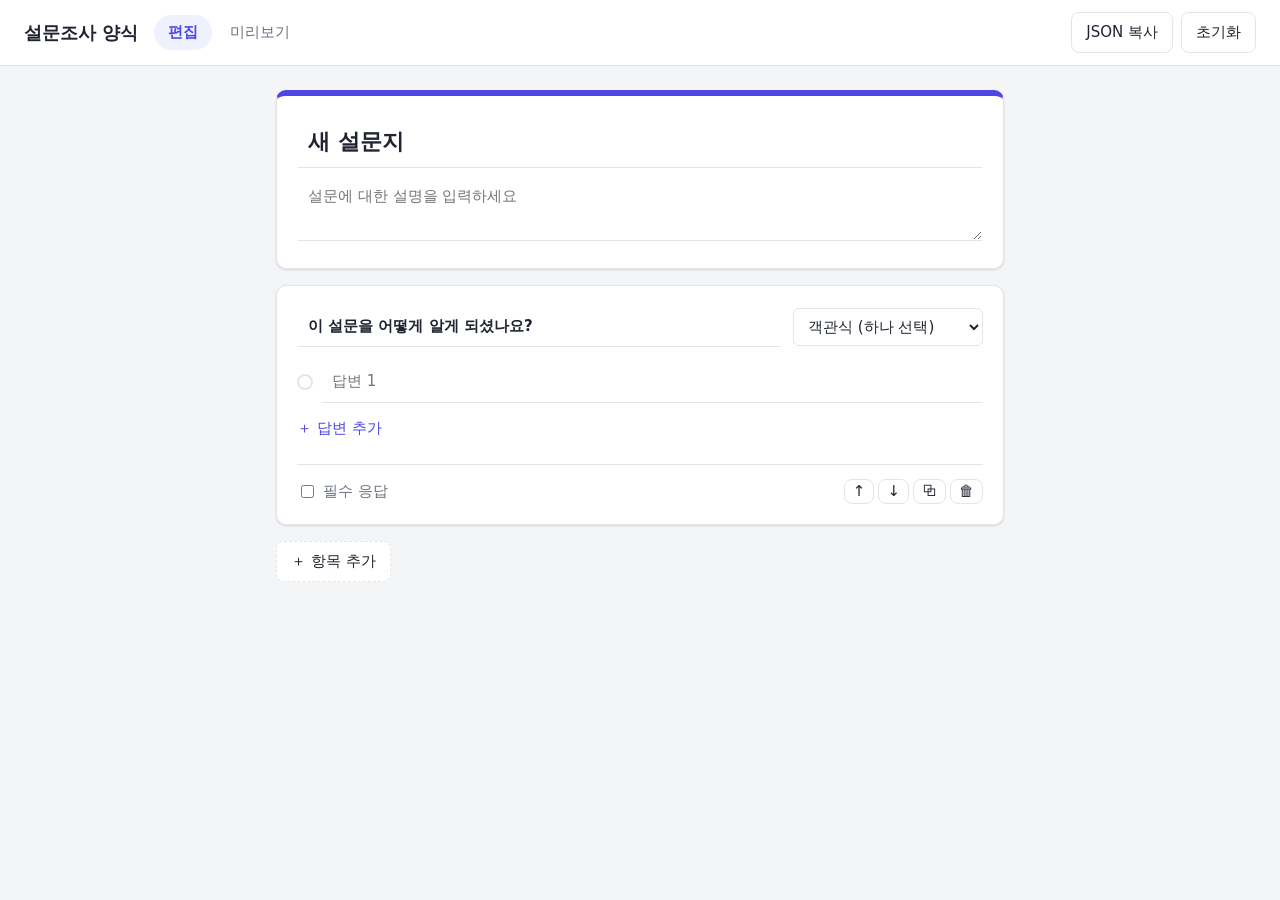
==== index.html @ 5aaa5ef2 "설문조사 양식 편집 페이지 추가 항목(질문)과 답변(보기)을 추가·수정·삭제할 수 있는 정적 단일 페이지 앱.  - 답변 유형 5종 지원: 단답형, 장문형, 객관식, 체크박스, 드" ====
<!DOCTYPE html>
<html lang="ko">
<head>
  <meta charset="UTF-8" />
  <meta name="viewport" content="width=device-width, initial-scale=1.0" />
  <title>설문조사 양식 만들기</title>
  <link rel="stylesheet" href="assets/styles.css" />
</head>
<body>
  <header class="topbar">
    <h1 class="topbar__brand">설문조사 양식</h1>
    <nav class="tabs" role="tablist">
      <button class="tab is-active" role="tab" data-tab="edit" aria-selected="true">편집</button>
      <button class="tab" role="tab" data-tab="preview" aria-selected="false">미리보기</button>
    </nav>
    <div class="topbar__actions">
      <button class="btn btn--ghost" data-action="export">JSON 복사</button>
      <button class="btn btn--ghost" data-action="reset">초기화</button>
    </div>
  </header>

  <main class="page">
    <!-- ── 편집 화면 ───────────────────────────────────────────── -->
    <section id="panel-edit" class="panel">
      <div class="card card--head">
        <input
          id="survey-title"
          class="input input--title"
          type="text"
          placeholder="설문지 제목"
          aria-label="설문지 제목"
        />
        <textarea
          id="survey-description"
          class="input input--desc"
          rows="2"
          placeholder="설문에 대한 설명을 입력하세요"
          aria-label="설문지 설명"
        ></textarea>
      </div>

      <div id="question-list" class="question-list"></div>

      <button class="btn btn--add" data-action="add-question">＋ 항목 추가</button>
    </section>

    <!-- ── 미리보기 / 응답 화면 ─────────────────────────────────── -->
    <section id="panel-preview" class="panel is-hidden">
      <form id="survey-form" class="card" novalidate>
        <h2 id="preview-title" class="preview__title">설문지 제목</h2>
        <p id="preview-description" class="preview__desc"></p>
        <div id="preview-questions"></div>
        <button class="btn btn--primary" type="submit">제출하기</button>
      </form>

      <div id="answer-sheet" class="card is-hidden">
        <h2 class="preview__title">응답 결과</h2>
        <dl id="answer-list" class="answer-list"></dl>
        <button class="btn btn--ghost" data-action="answer-again">다시 응답하기</button>
      </div>
    </section>
  </main>

  <!-- 항목 편집기 템플릿 -->
  <template id="tpl-question">
    <article class="card question" data-question-id="">
      <div class="question__row">
        <input
          class="input input--label"
          type="text"
          data-field="label"
          placeholder="질문을 입력하세요"
          aria-label="질문"
        />
        <select class="input input--type" data-field="type" aria-label="답변 유형">
          <option value="short">단답형</option>
          <option value="long">장문형</option>
          <option value="radio">객관식 (하나 선택)</option>
          <option value="checkbox">체크박스 (복수 선택)</option>
          <option value="select">드롭다운</option>
        </select>
      </div>

      <div class="option-list" data-role="options"></div>
      <button class="btn btn--link" data-action="add-option" type="button">＋ 답변 추가</button>

      <footer class="question__foot">
        <label class="switch">
          <input type="checkbox" data-field="required" />
          <span>필수 응답</span>
        </label>
        <div class="question__tools">
          <button class="btn btn--icon" data-action="move-up" type="button" title="위로" aria-label="위로 이동">↑</button>
          <button class="btn btn--icon" data-action="move-down" type="button" title="아래로" aria-label="아래로 이동">↓</button>
          <button class="btn btn--icon" data-action="duplicate" type="button" title="복제" aria-label="항목 복제">⧉</button>
          <button class="btn btn--icon btn--danger" data-action="remove-question" type="button" title="삭제" aria-label="항목 삭제">🗑</button>
        </div>
      </footer>
    </article>
  </template>

  <!-- 답변(보기) 한 줄 템플릿 -->
  <template id="tpl-option">
    <div class="option" data-option-id="">
      <span class="option__marker" data-role="marker"></span>
      <input class="input input--option" type="text" data-field="text" placeholder="답변 항목" aria-label="답변 항목" />
      <button class="btn btn--icon" data-action="remove-option" type="button" title="답변 삭제" aria-label="답변 삭제">✕</button>
    </div>
  </template>

  <div id="toast" class="toast" role="status" aria-live="polite"></div>

  <script src="assets/app.js"></script>
</body>
</html>
---- assets/styles.css ----
:root {
  --bg: #f4f5f7;
  --surface: #ffffff;
  --border: #e2e5ea;
  --text: #1f2430;
  --muted: #6b7280;
  --accent: #4f46e5;
  --accent-soft: #eef2ff;
  --danger: #dc2626;
  --radius: 10px;
  --shadow: 0 1px 2px rgba(16, 24, 40, .06), 0 1px 3px rgba(16, 24, 40, .08);
}

* { box-sizing: border-box; }

body {
  margin: 0;
  background: var(--bg);
  color: var(--text);
  font-family: "Pretendard", "Apple SD Gothic Neo", "Malgun Gothic", system-ui, -apple-system, sans-serif;
  font-size: 15px;
  line-height: 1.55;
}

/* ── 상단 바 ─────────────────────────────────────────────── */
.topbar {
  display: flex;
  align-items: center;
  gap: 16px;
  flex-wrap: wrap;
  padding: 12px 24px;
  background: var(--surface);
  border-bottom: 1px solid var(--border);
  position: sticky;
  top: 0;
  z-index: 10;
}

.topbar__brand { font-size: 18px; margin: 0; }
.topbar__actions { margin-left: auto; display: flex; gap: 8px; }

.tabs { display: flex; gap: 4px; }

.tab {
  border: 0;
  background: transparent;
  padding: 6px 14px;
  border-radius: 999px;
  font: inherit;
  color: var(--muted);
  cursor: pointer;
}

.tab.is-active { background: var(--accent-soft); color: var(--accent); font-weight: 600; }

/* ── 레이아웃 ────────────────────────────────────────────── */
.page { max-width: 760px; margin: 0 auto; padding: 24px 16px 80px; }
.panel { display: flex; flex-direction: column; gap: 16px; }
.is-hidden { display: none !important; }

.card {
  background: var(--surface);
  border: 1px solid var(--border);
  border-radius: var(--radius);
  box-shadow: var(--shadow);
  padding: 20px;
}

.card--head { border-top: 6px solid var(--accent); }

/* ── 입력 ────────────────────────────────────────────────── */
.input {
  width: 100%;
  padding: 8px 10px;
  border: 1px solid transparent;
  border-bottom: 1px solid var(--border);
  border-radius: 6px 6px 0 0;
  background: transparent;
  font: inherit;
  color: inherit;
}

.input:focus { outline: none; border-bottom-color: var(--accent); background: var(--accent-soft); }
.input--title { font-size: 22px; font-weight: 700; }
.input--desc { resize: vertical; margin-top: 8px; }
.input--label { flex: 1 1 240px; font-weight: 600; }
.input--type { flex: 0 0 190px; border: 1px solid var(--border); border-radius: 6px; background: var(--surface); }
.input--option { flex: 1; }

/* ── 항목 카드 ───────────────────────────────────────────── */
.question-list { display: flex; flex-direction: column; gap: 16px; }
.question__row { display: flex; gap: 12px; flex-wrap: wrap; align-items: center; }

.option-list { display: flex; flex-direction: column; gap: 6px; margin-top: 14px; }
.option { display: flex; align-items: center; gap: 8px; }

.option__marker {
  flex: 0 0 16px;
  height: 16px;
  border: 2px solid var(--border);
  display: inline-block;
}

.option__marker--radio { border-radius: 50%; }
.option__marker--checkbox { border-radius: 4px; }
.option__marker--select { border: 0; height: auto; flex-basis: auto; color: var(--muted); font-size: 13px; }

.question__foot {
  display: flex;
  align-items: center;
  gap: 12px;
  margin-top: 18px;
  padding-top: 14px;
  border-top: 1px solid var(--border);
}

.question__tools { margin-left: auto; display: flex; gap: 4px; }
.switch { display: flex; align-items: center; gap: 6px; color: var(--muted); cursor: pointer; }

.empty {
  text-align: center;
  color: var(--muted);
  padding: 32px 16px;
  border: 1px dashed var(--border);
  border-radius: var(--radius);
}

/* ── 버튼 ────────────────────────────────────────────────── */
.btn {
  font: inherit;
  cursor: pointer;
  border-radius: 8px;
  border: 1px solid var(--border);
  background: var(--surface);
  padding: 8px 14px;
  color: var(--text);
}

.btn:hover { border-color: var(--accent); color: var(--accent); }
.btn--primary { background: var(--accent); border-color: var(--accent); color: #fff; }
.btn--primary:hover { filter: brightness(1.08); color: #fff; }
.btn--ghost { background: transparent; }
.btn--add { align-self: flex-start; border-style: dashed; }
.btn--link { border: 0; background: transparent; color: var(--accent); padding: 6px 0; margin-top: 8px; }
.btn--icon { padding: 4px 8px; line-height: 1; }
.btn--danger:hover { border-color: var(--danger); color: var(--danger); }

/* ── 미리보기 ────────────────────────────────────────────── */
.preview__title { margin: 0 0 4px; font-size: 22px; }
.preview__desc { margin: 0 0 20px; color: var(--muted); white-space: pre-wrap; }

.field { padding: 16px 0; border-top: 1px solid var(--border); }
.field:first-child { border-top: 0; padding-top: 0; }
.field__label { display: block; font-weight: 600; margin-bottom: 10px; }
.field__required { color: var(--danger); margin-left: 4px; }

.field__control {
  width: 100%;
  padding: 8px 10px;
  border: 1px solid var(--border);
  border-radius: 6px;
  font: inherit;
  background: var(--surface);
  color: inherit;
}

.choice { display: flex; align-items: center; gap: 8px; padding: 4px 0; }
.choice input { width: 16px; height: 16px; accent-color: var(--accent); }
.field__error { color: var(--danger); font-size: 13px; margin-top: 6px; }

.answer-list { margin: 0; }
.answer-list dt { font-weight: 600; margin-top: 14px; }
.answer-list dd { margin: 4px 0 0; color: var(--muted); white-space: pre-wrap; }

#survey-form .btn--primary { margin-top: 24px; }
#answer-sheet .btn { margin-top: 20px; }

/* ── 토스트 ──────────────────────────────────────────────── */
.toast {
  position: fixed;
  left: 50%;
  bottom: 28px;
  transform: translate(-50%, 20px);
  background: #1f2430;
  color: #fff;
  padding: 10px 18px;
  border-radius: 999px;
  opacity: 0;
  pointer-events: none;
  transition: opacity .2s, transform .2s;
}

.toast.is-visible { opacity: 1; transform: translate(-50%, 0); }

@media (max-width: 560px) {
  .topbar { padding: 12px 16px; }
  .topbar__actions { width: 100%; margin-left: 0; }
  .input--type { flex-basis: 100%; }
}
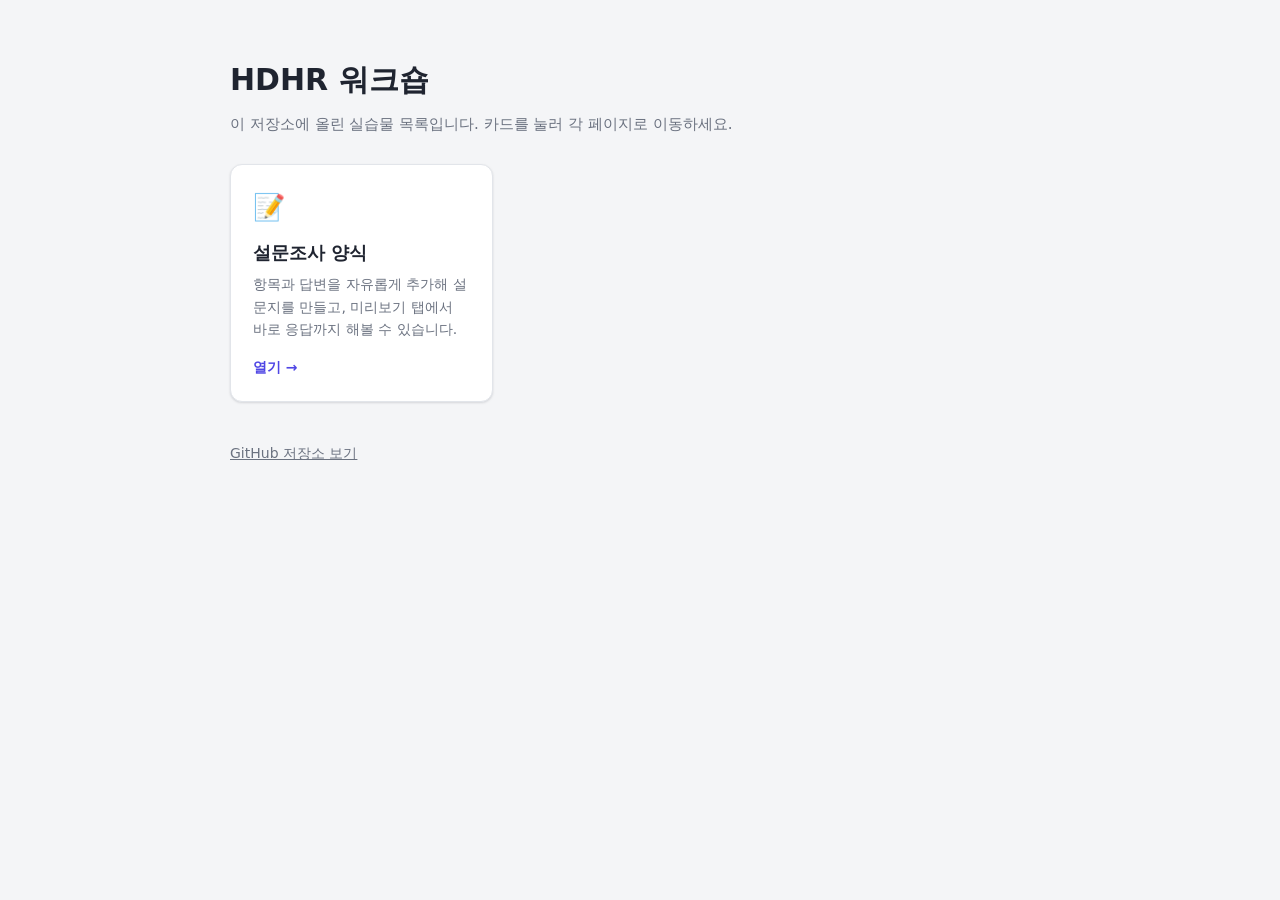
==== commit 91f03016: "설문 페이지를 survey/ 로 옮기고 실습물 목록 페이지 추가 GitHub Pages 는 저장소당 사이트 하나만 게시하므로, 실습물마다 폴더를 나누어 하나의 사이트 아래 여러 페" ====
--- a/index.html
+++ b/index.html
@@ -3,113 +3,32 @@
 <head>
   <meta charset="UTF-8" />
   <meta name="viewport" content="width=device-width, initial-scale=1.0" />
-  <title>설문조사 양식 만들기</title>
-  <link rel="stylesheet" href="assets/styles.css" />
+  <title>HDHR 워크숍</title>
+  <link rel="stylesheet" href="assets/home.css" />
 </head>
 <body>
-  <header class="topbar">
-    <h1 class="topbar__brand">설문조사 양식</h1>
-    <nav class="tabs" role="tablist">
-      <button class="tab is-active" role="tab" data-tab="edit" aria-selected="true">편집</button>
-      <button class="tab" role="tab" data-tab="preview" aria-selected="false">미리보기</button>
-    </nav>
-    <div class="topbar__actions">
-      <button class="btn btn--ghost" data-action="export">JSON 복사</button>
-      <button class="btn btn--ghost" data-action="reset">초기화</button>
-    </div>
+  <header class="hero">
+    <h1 class="hero__title">HDHR 워크숍</h1>
+    <p class="hero__desc">이 저장소에 올린 실습물 목록입니다. 카드를 눌러 각 페이지로 이동하세요.</p>
   </header>
 
-  <main class="page">
-    <!-- ── 편집 화면 ───────────────────────────────────────────── -->
-    <section id="panel-edit" class="panel">
-      <div class="card card--head">
-        <input
-          id="survey-title"
-          class="input input--title"
-          type="text"
-          placeholder="설문지 제목"
-          aria-label="설문지 제목"
-        />
-        <textarea
-          id="survey-description"
-          class="input input--desc"
-          rows="2"
-          placeholder="설문에 대한 설명을 입력하세요"
-          aria-label="설문지 설명"
-        ></textarea>
-      </div>
-
-      <div id="question-list" class="question-list"></div>
-
-      <button class="btn btn--add" data-action="add-question">＋ 항목 추가</button>
-    </section>
-
-    <!-- ── 미리보기 / 응답 화면 ─────────────────────────────────── -->
-    <section id="panel-preview" class="panel is-hidden">
-      <form id="survey-form" class="card" novalidate>
-        <h2 id="preview-title" class="preview__title">설문지 제목</h2>
-        <p id="preview-description" class="preview__desc"></p>
-        <div id="preview-questions"></div>
-        <button class="btn btn--primary" type="submit">제출하기</button>
-      </form>
-
-      <div id="answer-sheet" class="card is-hidden">
-        <h2 class="preview__title">응답 결과</h2>
-        <dl id="answer-list" class="answer-list"></dl>
-        <button class="btn btn--ghost" data-action="answer-again">다시 응답하기</button>
-      </div>
-    </section>
+  <main class="grid">
+    <!--
+      새 실습물을 추가할 때:
+      1) 저장소 루트에 폴더를 하나 만들고 그 안에 index.html 을 둡니다. (예: timesheet/index.html)
+      2) 아래 <a class="card"> 블록을 복사해 href 와 문구만 바꿉니다.
+      3) 커밋 후 푸시하면 https://chaejwan.github.io/HDHR_CJW/폴더이름/ 으로 열립니다.
+    -->
+    <a class="card" href="survey/">
+      <span class="card__icon" aria-hidden="true">📝</span>
+      <h2 class="card__title">설문조사 양식</h2>
+      <p class="card__desc">항목과 답변을 자유롭게 추가해 설문지를 만들고, 미리보기 탭에서 바로 응답까지 해볼 수 있습니다.</p>
+      <span class="card__go">열기 →</span>
+    </a>
   </main>
 
-  <!-- 항목 편집기 템플릿 -->
-  <template id="tpl-question">
-    <article class="card question" data-question-id="">
-      <div class="question__row">
-        <input
-          class="input input--label"
-          type="text"
-          data-field="label"
-          placeholder="질문을 입력하세요"
-          aria-label="질문"
-        />
-        <select class="input input--type" data-field="type" aria-label="답변 유형">
-          <option value="short">단답형</option>
-          <option value="long">장문형</option>
-          <option value="radio">객관식 (하나 선택)</option>
-          <option value="checkbox">체크박스 (복수 선택)</option>
-          <option value="select">드롭다운</option>
-        </select>
-      </div>
-
-      <div class="option-list" data-role="options"></div>
-      <button class="btn btn--link" data-action="add-option" type="button">＋ 답변 추가</button>
-
-      <footer class="question__foot">
-        <label class="switch">
-          <input type="checkbox" data-field="required" />
-          <span>필수 응답</span>
-        </label>
-        <div class="question__tools">
-          <button class="btn btn--icon" data-action="move-up" type="button" title="위로" aria-label="위로 이동">↑</button>
-          <button class="btn btn--icon" data-action="move-down" type="button" title="아래로" aria-label="아래로 이동">↓</button>
-          <button class="btn btn--icon" data-action="duplicate" type="button" title="복제" aria-label="항목 복제">⧉</button>
-          <button class="btn btn--icon btn--danger" data-action="remove-question" type="button" title="삭제" aria-label="항목 삭제">🗑</button>
-        </div>
-      </footer>
-    </article>
-  </template>
-
-  <!-- 답변(보기) 한 줄 템플릿 -->
-  <template id="tpl-option">
-    <div class="option" data-option-id="">
-      <span class="option__marker" data-role="marker"></span>
-      <input class="input input--option" type="text" data-field="text" placeholder="답변 항목" aria-label="답변 항목" />
-      <button class="btn btn--icon" data-action="remove-option" type="button" title="답변 삭제" aria-label="답변 삭제">✕</button>
-    </div>
-  </template>
-
-  <div id="toast" class="toast" role="status" aria-live="polite"></div>
-
-  <script src="assets/app.js"></script>
+  <footer class="foot">
+    <a href="https://github.com/chaejwan/HDHR_CJW">GitHub 저장소 보기</a>
+  </footer>
 </body>
 </html>
--- a/assets/home.css
+++ b/assets/home.css
@@ -0,0 +1,72 @@
+:root {
+  --bg: #f4f5f7;
+  --surface: #ffffff;
+  --border: #e2e5ea;
+  --text: #1f2430;
+  --muted: #6b7280;
+  --accent: #4f46e5;
+  --radius: 12px;
+  --shadow: 0 1px 2px rgba(16, 24, 40, .06), 0 1px 3px rgba(16, 24, 40, .08);
+}
+
+* { box-sizing: border-box; }
+
+body {
+  margin: 0;
+  background: var(--bg);
+  color: var(--text);
+  font-family: "Pretendard", "Apple SD Gothic Neo", "Malgun Gothic", system-ui, -apple-system, sans-serif;
+  font-size: 15px;
+  line-height: 1.6;
+}
+
+.hero {
+  max-width: 860px;
+  margin: 0 auto;
+  padding: 56px 20px 28px;
+}
+
+.hero__title { margin: 0 0 8px; font-size: 30px; }
+.hero__desc { margin: 0; color: var(--muted); }
+
+.grid {
+  max-width: 860px;
+  margin: 0 auto;
+  padding: 0 20px;
+  display: grid;
+  grid-template-columns: repeat(auto-fill, minmax(260px, 1fr));
+  gap: 16px;
+}
+
+.card {
+  display: block;
+  background: var(--surface);
+  border: 1px solid var(--border);
+  border-radius: var(--radius);
+  box-shadow: var(--shadow);
+  padding: 22px;
+  text-decoration: none;
+  color: inherit;
+  transition: border-color .15s, transform .15s, box-shadow .15s;
+}
+
+.card:hover {
+  border-color: var(--accent);
+  transform: translateY(-2px);
+  box-shadow: 0 4px 14px rgba(16, 24, 40, .1);
+}
+
+.card__icon { font-size: 26px; }
+.card__title { margin: 10px 0 6px; font-size: 18px; }
+.card__desc { margin: 0 0 14px; color: var(--muted); font-size: 14px; }
+.card__go { color: var(--accent); font-weight: 600; font-size: 14px; }
+
+.foot {
+  max-width: 860px;
+  margin: 0 auto;
+  padding: 40px 20px 60px;
+  color: var(--muted);
+  font-size: 14px;
+}
+
+.foot a { color: var(--muted); }
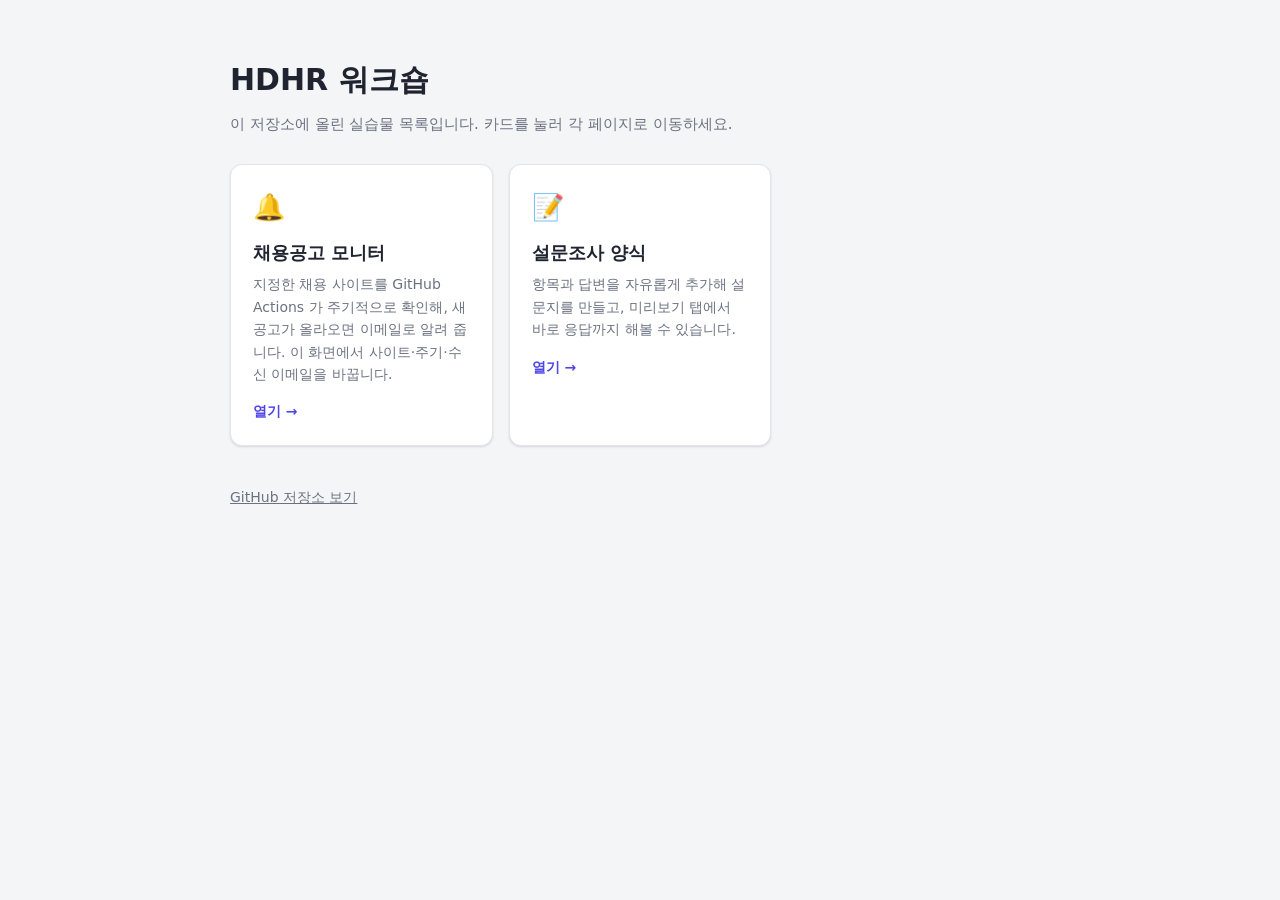
==== commit a03b2b17: "GitHub Actions 상시 실행 + 공개 설정 페이지로 전환 내 컴퓨터를 켜 두지 않아도 되도록, 확인 주체를 GitHub Actions 로 옮기고 설정은 GitHub Pag" ====
--- a/index.html
+++ b/index.html
@@ -19,6 +19,13 @@
       2) 아래 <a class="card"> 블록을 복사해 href 와 문구만 바꿉니다.
       3) 커밋 후 푸시하면 https://chaejwan.github.io/HDHR_CJW/폴더이름/ 으로 열립니다.
     -->
+    <a class="card" href="monitor/">
+      <span class="card__icon" aria-hidden="true">🔔</span>
+      <h2 class="card__title">채용공고 모니터</h2>
+      <p class="card__desc">지정한 채용 사이트를 GitHub Actions 가 주기적으로 확인해, 새 공고가 올라오면 이메일로 알려 줍니다. 이 화면에서 사이트·주기·수신 이메일을 바꿉니다.</p>
+      <span class="card__go">열기 →</span>
+    </a>
+
     <a class="card" href="survey/">
       <span class="card__icon" aria-hidden="true">📝</span>
       <h2 class="card__title">설문조사 양식</h2>
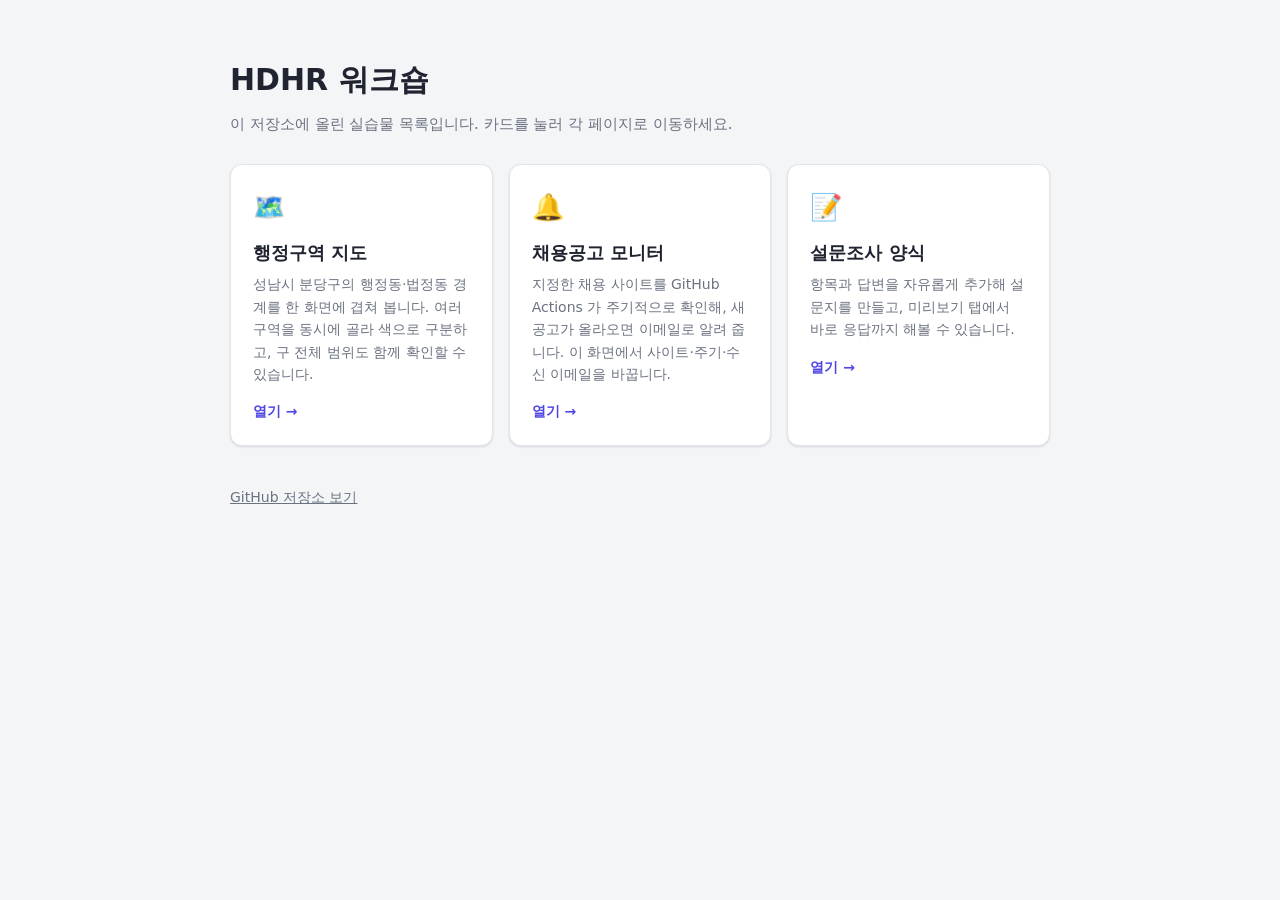
==== commit b8661a6d: "행정구역 지도 페이지 추가 (성남시 분당구) 행정동·법정동 경계를 한 화면에 여러 개 동시에 띄워 보는 정적 페이지. 네이버지도·카카오맵은 한 번에 한 구역만 검색되는데, 여러 구" ====
--- a/index.html
+++ b/index.html
@@ -19,6 +19,13 @@
       2) 아래 <a class="card"> 블록을 복사해 href 와 문구만 바꿉니다.
       3) 커밋 후 푸시하면 https://chaejwan.github.io/HDHR_CJW/폴더이름/ 으로 열립니다.
     -->
+    <a class="card" href="district/">
+      <span class="card__icon" aria-hidden="true">🗺️</span>
+      <h2 class="card__title">행정구역 지도</h2>
+      <p class="card__desc">성남시 분당구의 행정동·법정동 경계를 한 화면에 겹쳐 봅니다. 여러 구역을 동시에 골라 색으로 구분하고, 구 전체 범위도 함께 확인할 수 있습니다.</p>
+      <span class="card__go">열기 →</span>
+    </a>
+
     <a class="card" href="monitor/">
       <span class="card__icon" aria-hidden="true">🔔</span>
       <h2 class="card__title">채용공고 모니터</h2>
